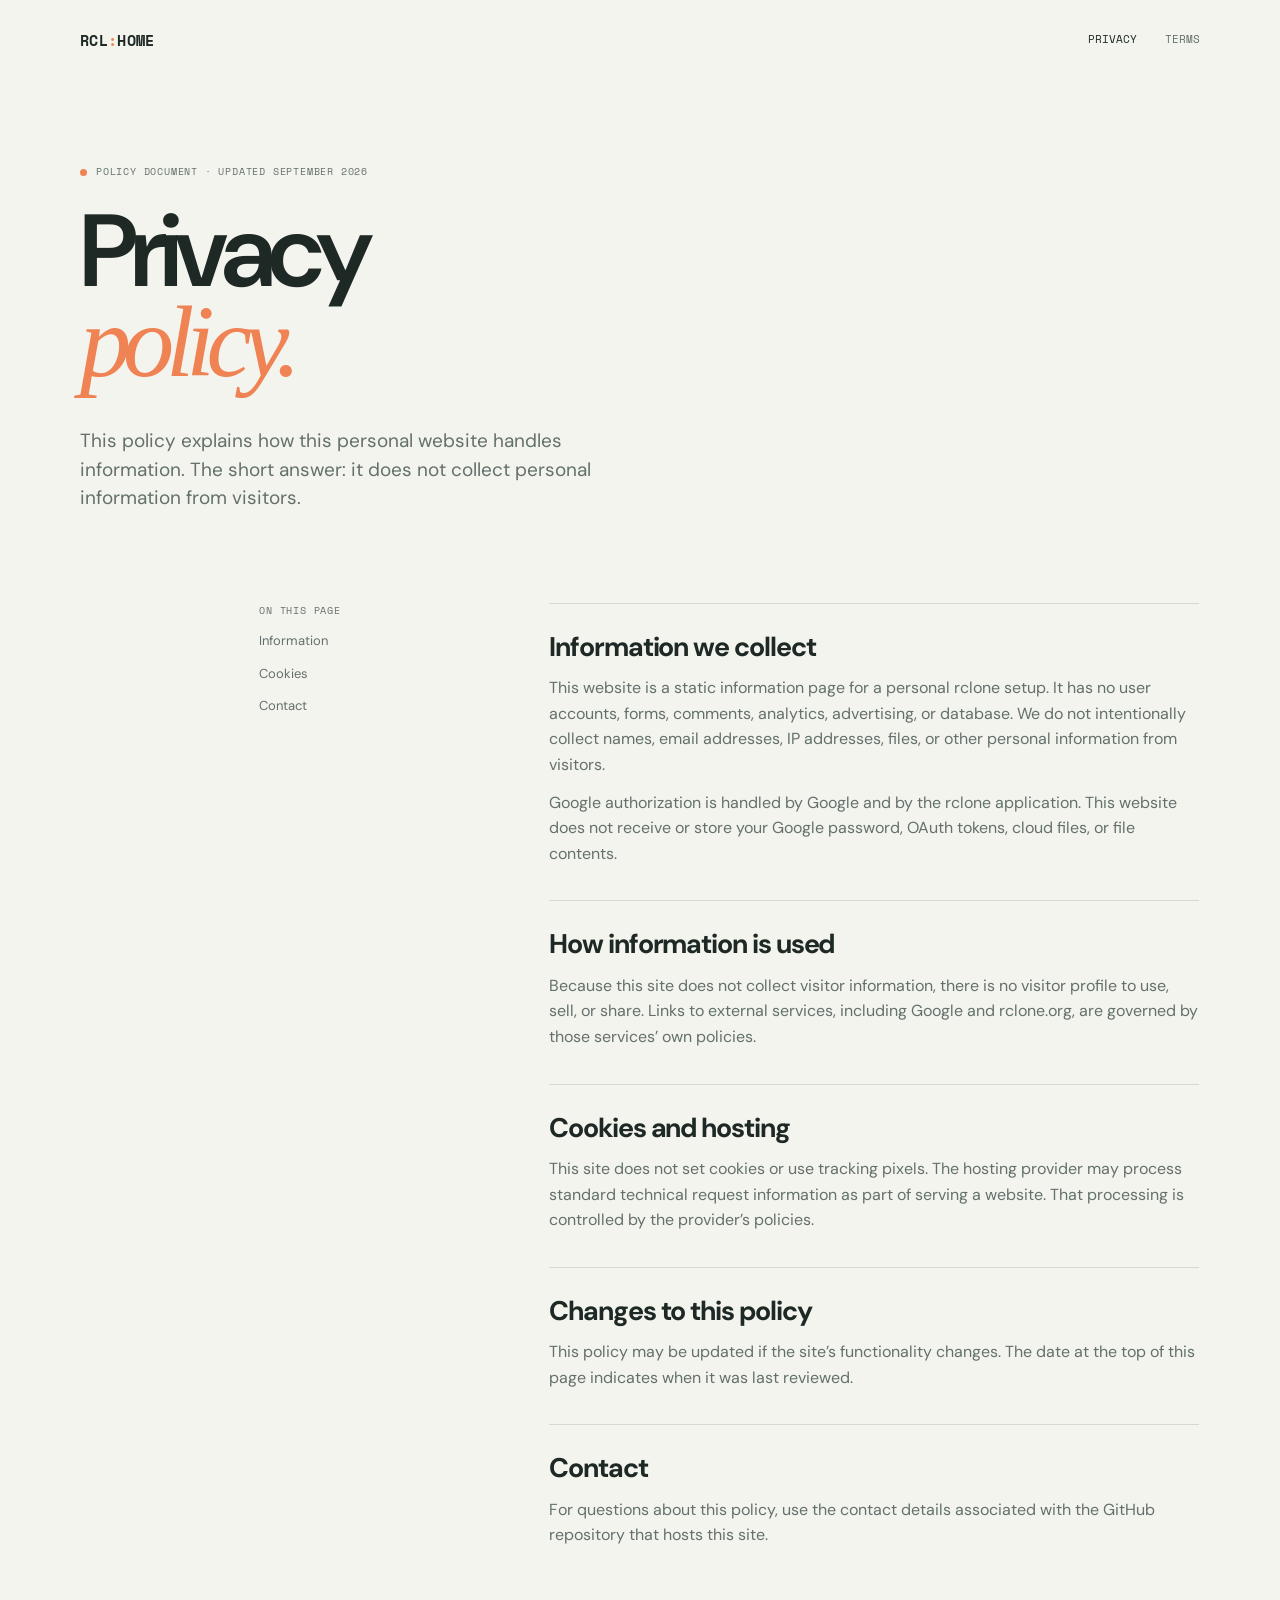
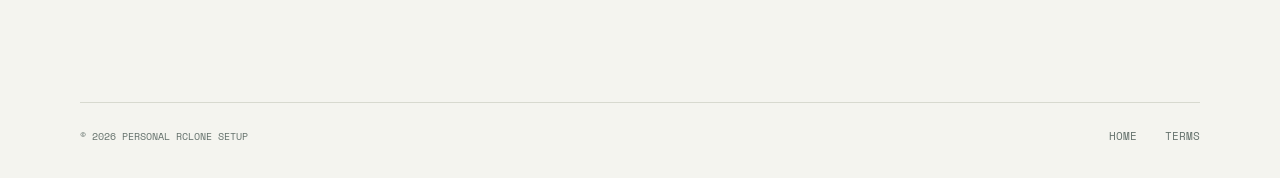
==== privacy.html @ 91a4bbe0 "Create static OAuth app site" ====
<!doctype html>
<html lang="en">
<head>
  <meta charset="utf-8">
  <meta name="viewport" content="width=device-width, initial-scale=1">
  <meta name="description" content="Privacy policy for a personal rclone setup.">
  <title>Privacy Policy | Rclone Home</title>
  <link rel="preconnect" href="https://fonts.googleapis.com">
  <link rel="preconnect" href="https://fonts.gstatic.com" crossorigin>
  <link href="https://fonts.googleapis.com/css2?family=DM+Sans:wght@400;500;600;700&family=Space+Mono:wght@400;700&display=swap" rel="stylesheet">
  <link rel="stylesheet" href="styles.css">
</head>
<body>
  <header class="site-header shell">
    <a class="brand" href="index.html" aria-label="Rclone Home">RCL<span>:</span>HOME</a>
    <nav aria-label="Main navigation"><a href="privacy.html" aria-current="page">Privacy</a><a href="terms.html">Terms</a></nav>
  </header>

  <main class="legal-page shell">
    <p class="eyebrow"><span class="status-dot"></span> Policy document · Updated September 2026</p>
    <h1>Privacy<br><em>policy.</em></h1>
    <p class="legal-intro">This policy explains how this personal website handles information. The short answer: it does not collect personal information from visitors.</p>
    <div class="legal-layout">
      <aside class="legal-index" aria-label="On this page"><span>ON THIS PAGE</span><a href="#collection">Information</a><a href="#cookies">Cookies</a><a href="#contact">Contact</a></aside>
      <div class="legal-copy">
        <section id="collection"><h2>Information we collect</h2><p>This website is a static information page for a personal rclone setup. It has no user accounts, forms, comments, analytics, advertising, or database. We do not intentionally collect names, email addresses, IP addresses, files, or other personal information from visitors.</p><p>Google authorization is handled by Google and by the rclone application. This website does not receive or store your Google password, OAuth tokens, cloud files, or file contents.</p></section>
        <section id="use"><h2>How information is used</h2><p>Because this site does not collect visitor information, there is no visitor profile to use, sell, or share. Links to external services, including Google and rclone.org, are governed by those services’ own policies.</p></section>
        <section id="cookies"><h2>Cookies and hosting</h2><p>This site does not set cookies or use tracking pixels. The hosting provider may process standard technical request information as part of serving a website. That processing is controlled by the provider’s policies.</p></section>
        <section id="changes"><h2>Changes to this policy</h2><p>This policy may be updated if the site’s functionality changes. The date at the top of this page indicates when it was last reviewed.</p></section>
        <section id="contact"><h2>Contact</h2><p>For questions about this policy, use the contact details associated with the GitHub repository that hosts this site.</p></section>
      </div>
    </div>
  </main>

  <footer class="site-footer shell"><span>© 2026 Personal rclone setup</span><div><a href="index.html">Home</a><a href="terms.html">Terms</a></div></footer>
</body>
</html>
---- styles.css ----
:root {
  --ink: #1e2926;
  --muted: #63706b;
  --paper: #f4f4ef;
  --white: #fbfbf7;
  --line: #d7d9cf;
  --lime: #d9f26b;
  --orange: #ef8354;
  --blue: #c7dff0;
  --display: "DM Sans", sans-serif;
  --mono: "Space Mono", monospace;
}

* { box-sizing: border-box; }

html { scroll-behavior: smooth; }

body {
  margin: 0;
  background: var(--paper);
  color: var(--ink);
  font-family: var(--display);
  font-size: 16px;
  line-height: 1.6;
}

a { color: inherit; }

.shell { width: min(1120px, calc(100% - 48px)); margin-inline: auto; }

.site-header {
  align-items: center;
  display: flex;
  justify-content: space-between;
  padding: 28px 0;
}

.brand {
  font-family: var(--mono);
  font-size: 15px;
  font-weight: 700;
  letter-spacing: .02em;
  text-decoration: none;
}

.brand span { color: var(--orange); }

nav, .site-footer div { display: flex; gap: 28px; }

nav a, .site-footer a {
  color: var(--muted);
  font-family: var(--mono);
  font-size: 11px;
  text-decoration: none;
  text-transform: uppercase;
}

nav a:hover, .site-footer a:hover, .text-link:hover { color: var(--ink); }
nav a[aria-current="page"] { color: var(--ink); }

.hero {
  align-items: center;
  display: grid;
  gap: clamp(48px, 8vw, 110px);
  grid-template-columns: minmax(0, .88fr) minmax(380px, 1.12fr);
  min-height: 625px;
  padding: 80px 0 112px;
}

.eyebrow, .section-label, .visual-topline, .visual-footer, .legal-index span {
  color: var(--muted);
  font-family: var(--mono);
  font-size: 10px;
  letter-spacing: .08em;
  text-transform: uppercase;
}

.eyebrow { align-items: center; display: flex; gap: 9px; margin: 0 0 26px; }
.status-dot { background: var(--orange); border-radius: 50%; display: inline-block; height: 7px; width: 7px; }

h1, h2, h3, p { margin-top: 0; }

h1 {
  font-size: clamp(68px, 8.6vw, 126px);
  font-weight: 600;
  letter-spacing: -.07em;
  line-height: .88;
  margin-bottom: 36px;
}

h1 em, h2 em { color: var(--orange); font-family: Georgia, serif; font-weight: 400; letter-spacing: -.08em; }

.lede { color: var(--muted); font-size: 17px; line-height: 1.55; max-width: 410px; }
.hero-actions { align-items: center; display: flex; flex-wrap: wrap; gap: 24px; margin-top: 38px; }

.button {
  display: inline-flex;
  font-family: var(--mono);
  font-size: 11px;
  gap: 18px;
  padding: 15px 18px;
  text-decoration: none;
  text-transform: uppercase;
}

.button-primary { background: var(--ink); color: var(--white); }
.button-primary:hover { background: var(--orange); color: var(--ink); }
.text-link { color: var(--muted); font-size: 13px; text-underline-offset: 5px; }

.transfer-visual {
  background: var(--white);
  border: 1px solid var(--line);
  box-shadow: 14px 14px 0 var(--lime);
  min-height: 370px;
  padding: 25px;
  position: relative;
}

.visual-topline, .visual-footer { display: flex; justify-content: space-between; }
.visual-topline { border-bottom: 1px solid var(--line); padding-bottom: 18px; }
.visual-footer { border-top: 1px solid var(--line); bottom: 25px; left: 25px; padding-top: 18px; position: absolute; right: 25px; }
.pulse { color: #5e8a2b; }

.transfer-path { align-items: center; display: grid; grid-template-columns: 1fr .55fr 1fr; margin-top: 75px; }
.storage-node { border: 1px solid var(--ink); min-height: 130px; padding: 16px; position: relative; }
.local-node { background: var(--blue); }
.cloud-node { background: var(--orange); }
.node-icon { display: block; font-size: 27px; line-height: 1; margin-bottom: 18px; }
.storage-node strong { display: block; font-size: 15px; font-weight: 600; }
.storage-node small { color: var(--ink); display: block; font-family: var(--mono); font-size: 8px; margin-top: 3px; }
.path-line { border-top: 1px solid var(--ink); position: relative; }
.path-arrow { background: var(--white); font-size: 24px; left: 50%; line-height: 1; padding: 0 9px; position: absolute; top: -13px; transform: translateX(-50%); }

.about-band { background: var(--ink); color: var(--white); padding: 112px 0; }
.about-grid { display: grid; gap: 80px; grid-template-columns: 1fr 1fr; }
.about-band .section-label { color: #aeb8b1; }
h2 { font-size: clamp(38px, 4.8vw, 62px); letter-spacing: -.06em; line-height: .98; margin: 30px 0 0; }
.about-copy { color: #c0c8c2; font-size: 17px; line-height: 1.65; max-width: 470px; }
.about-copy a, .detail-card a { color: var(--lime); }
.policy-links { border-top: 1px solid #46514b; margin-top: 40px; }
.policy-links a { border-bottom: 1px solid #46514b; color: var(--white); display: flex; justify-content: space-between; padding: 16px 0; text-decoration: none; }
.policy-links a:hover { color: var(--lime); }

.details { display: grid; gap: 24px; grid-template-columns: 1fr 1fr; padding-bottom: 112px; padding-top: 112px; }
.detail-card { border-top: 2px solid var(--ink); padding-top: 22px; }
.detail-card h3 { font-size: 34px; letter-spacing: -.05em; line-height: 1; margin: 40px 0 22px; }
.detail-card p:last-child { color: var(--muted); max-width: 380px; }
.accent-card { border-color: var(--orange); }
.accent-card .section-label { color: #b7603c; }

.site-footer { align-items: center; border-top: 1px solid var(--line); color: var(--muted); display: flex; font-family: var(--mono); font-size: 10px; justify-content: space-between; padding: 25px 0 32px; text-transform: uppercase; }

.legal-page { padding: 84px 0 120px; }
.legal-page h1 { font-size: clamp(62px, 8vw, 110px); margin-bottom: 40px; }
.legal-intro { color: var(--muted); font-size: 19px; line-height: 1.5; max-width: 590px; }
.legal-layout { display: grid; gap: 110px; grid-template-columns: 180px minmax(0, 650px); margin: 90px 0 0 16%; }
.legal-index { align-self: start; display: grid; gap: 12px; position: sticky; top: 24px; }
.legal-index a { color: var(--muted); font-size: 13px; text-decoration: none; }
.legal-index a:hover { color: var(--orange); }
.legal-copy section { border-top: 1px solid var(--line); padding: 30px 0 34px; }
.legal-copy h2 { font-size: 27px; letter-spacing: -.04em; margin: 0 0 15px; }
.legal-copy p { color: var(--muted); margin-bottom: 12px; }
.legal-copy p:last-child { margin-bottom: 0; }

@media (max-width: 780px) {
  .shell { width: min(100% - 36px, 560px); }
  .site-header { padding-top: 22px; }
  .hero { display: block; min-height: auto; padding: 76px 0 94px; }
  h1 { font-size: clamp(64px, 17vw, 104px); }
  .transfer-visual { margin: 74px 10px 0 0; min-height: 340px; }
  .about-band { padding: 78px 0; }
  .about-grid, .details { display: block; }
  .about-copy { margin-top: 55px; }
  .detail-card + .detail-card { margin-top: 65px; }
  .details { padding-bottom: 80px; padding-top: 80px; }
  .legal-page { padding-top: 62px; }
  .legal-layout { display: block; margin: 68px 0 0; }
  .legal-index { display: flex; flex-wrap: wrap; gap: 10px 18px; margin-bottom: 55px; position: static; }
  .legal-index span { flex-basis: 100%; }
}

@media (max-width: 430px) {
  nav, .site-footer div { gap: 16px; }
  .hero-actions { align-items: flex-start; flex-direction: column; }
  .transfer-path { grid-template-columns: 1fr .25fr 1fr; }
  .storage-node { padding: 11px; }
  .storage-node strong { font-size: 12px; }
  .storage-node small { font-size: 7px; }
  .path-arrow { font-size: 18px; }
  .visual-footer { font-size: 8px; }
  .site-footer { align-items: flex-start; flex-direction: column; gap: 15px; }
}
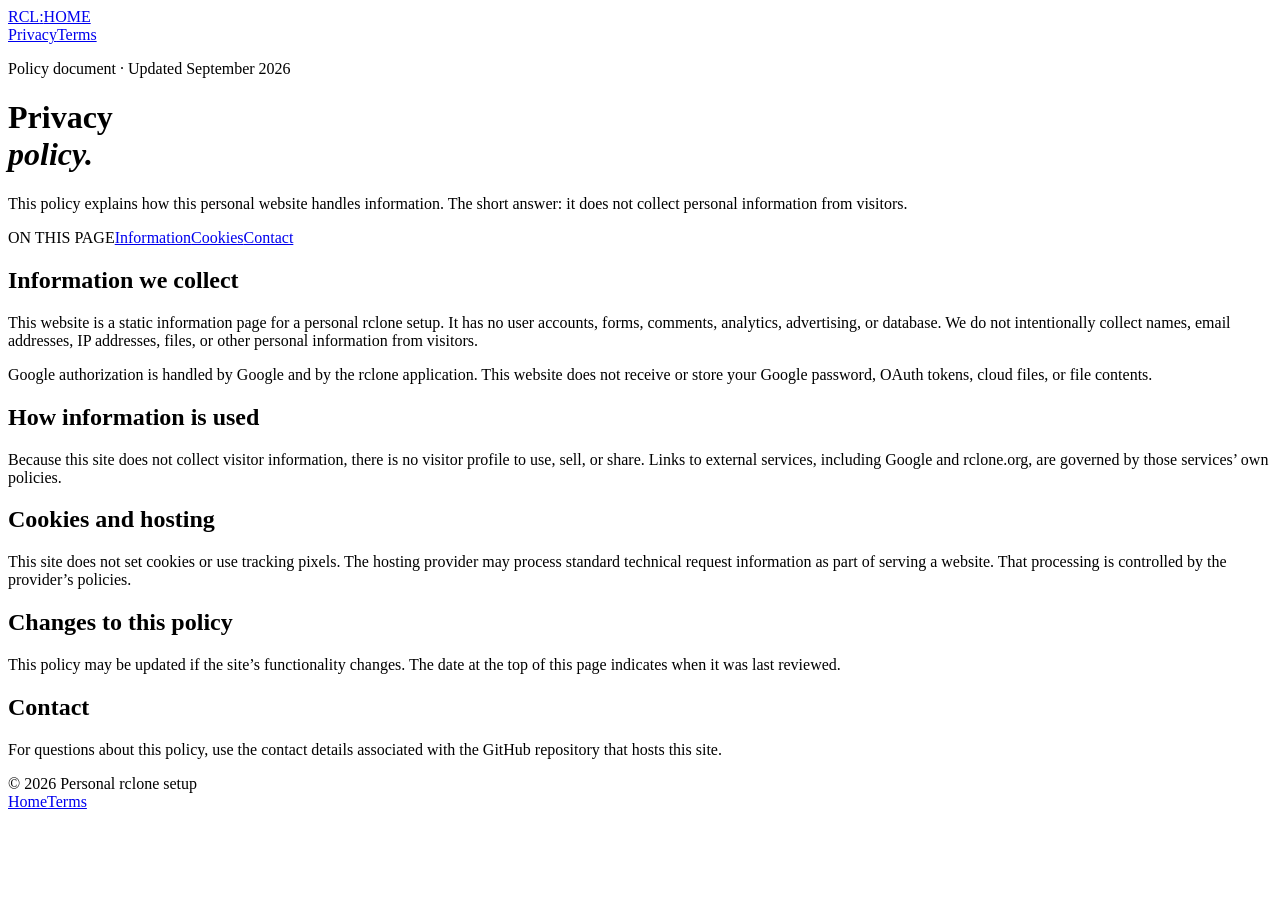
==== commit edaaf50c: "Simplify site to plain HTML" ====
--- a/privacy.html
+++ b/privacy.html
@@ -5,10 +5,6 @@
   <meta name="viewport" content="width=device-width, initial-scale=1">
   <meta name="description" content="Privacy policy for a personal rclone setup.">
   <title>Privacy Policy | Rclone Home</title>
-  <link rel="preconnect" href="https://fonts.googleapis.com">
-  <link rel="preconnect" href="https://fonts.gstatic.com" crossorigin>
-  <link href="https://fonts.googleapis.com/css2?family=DM+Sans:wght@400;500;600;700&family=Space+Mono:wght@400;700&display=swap" rel="stylesheet">
-  <link rel="stylesheet" href="styles.css">
 </head>
 <body>
   <header class="site-header shell">
